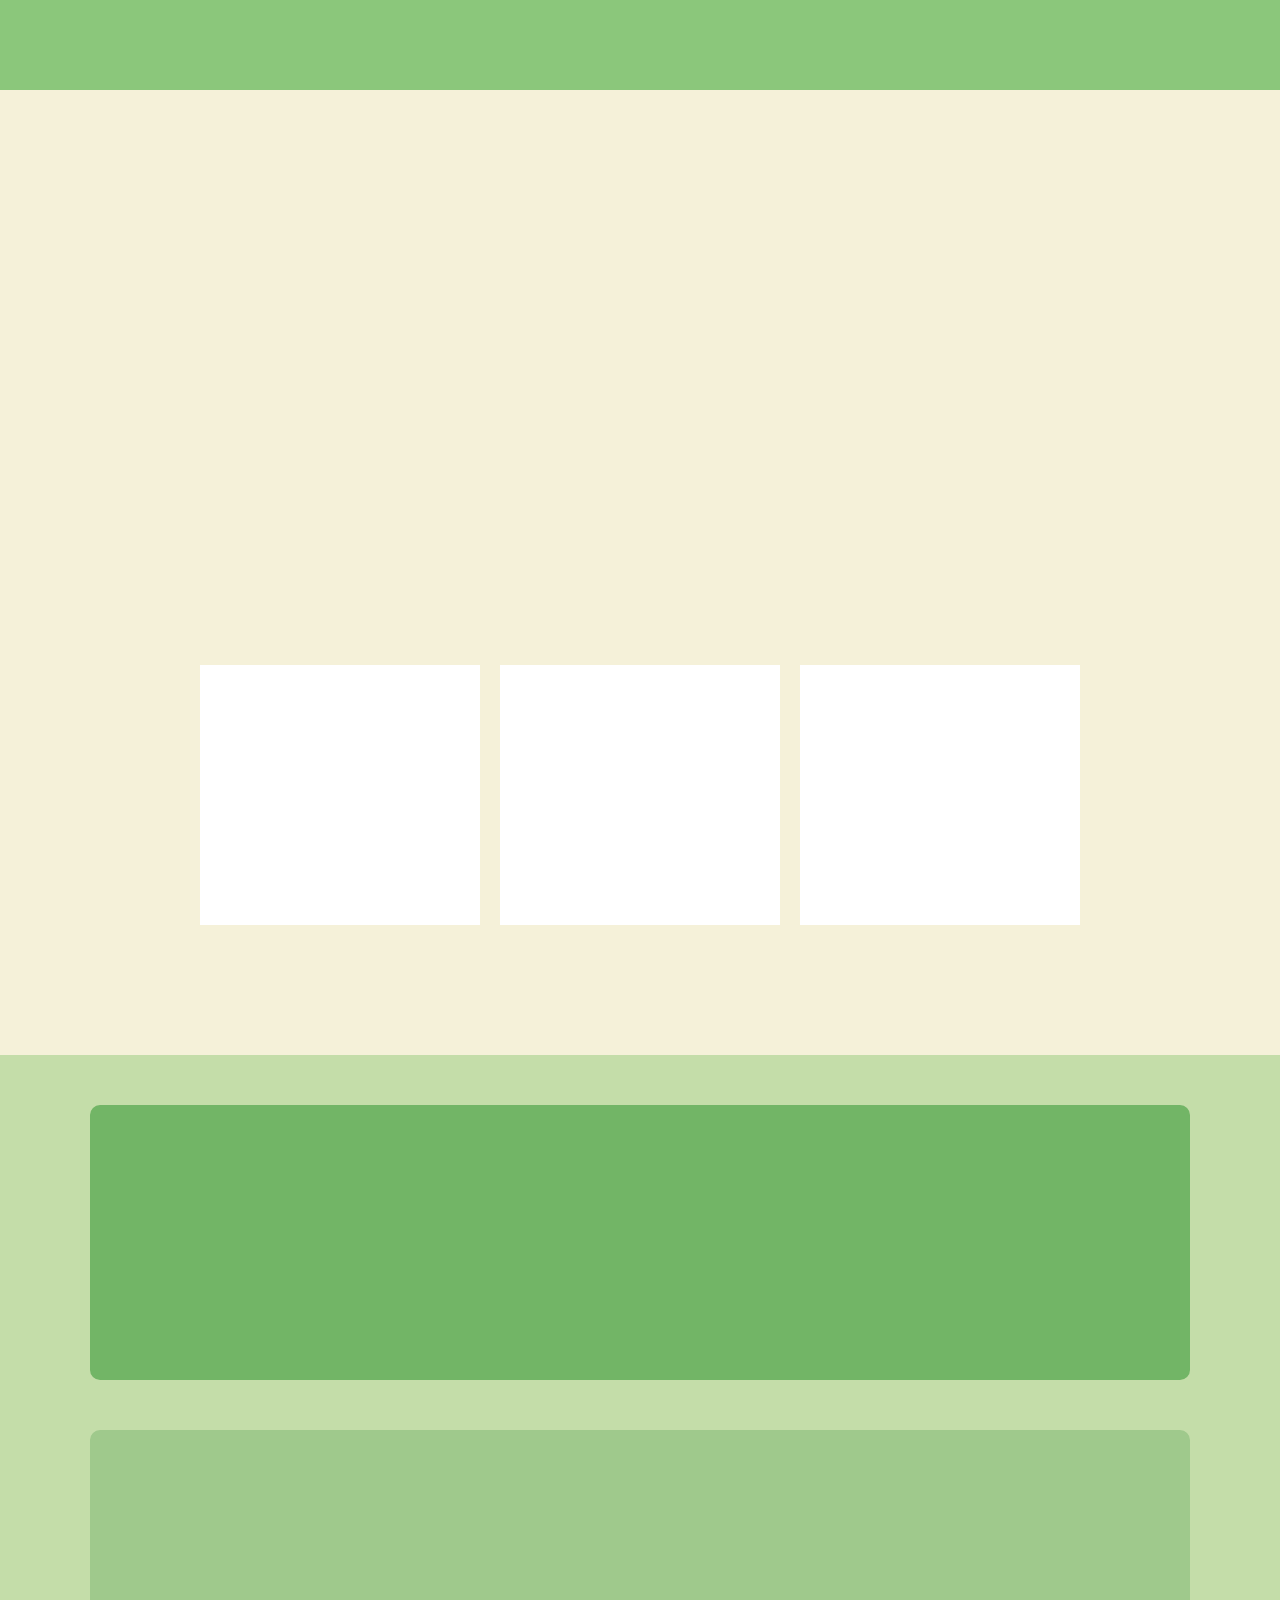
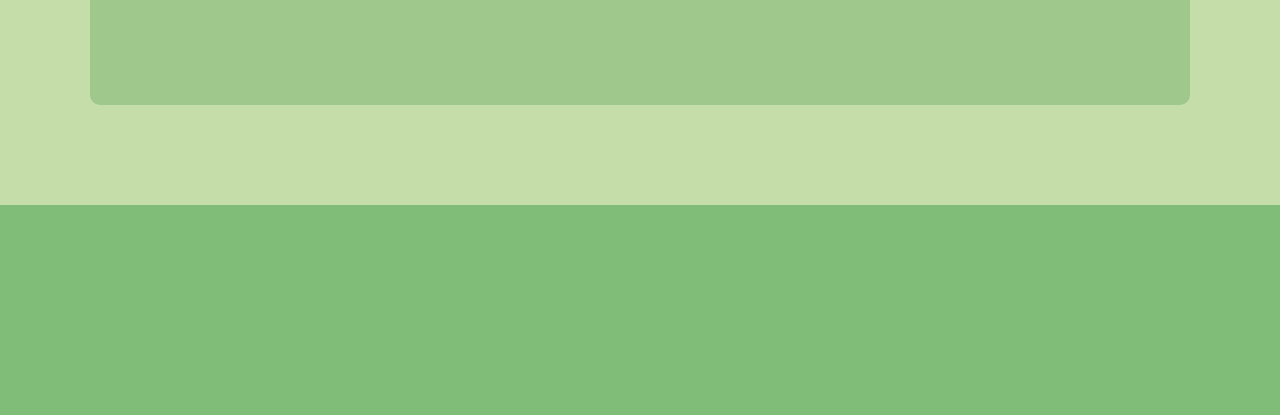
==== index.html @ 0d5fdc9c "initial commit, boxes mapped out" ====
<!DOCTYPE html>
<html lang="da">

<head>
    <meta charset="UTF-8">
    <meta name="viewport" content="width=device-width, initial-scale=1.0">
    <title>Tæt på DK</title>
    <link rel="stylesheet" href="style.css">
</head>

<body>
    <header class="navigation">
    </header>
    <main>
        <section class="mainImg">
        </section>

        <section class="experiences">
            <div class="experiencesHeader">
            </div>
            <div class="cards">
                <div class="card"></div>
                <div class="card"></div>
                <div class="card"></div>
            </div>
        </section>

        <section class="information">
            <div class="about">
            </div>
            <div class="inspiration">
            </div>
        </section>
    </main>

    <footer class="footer">
    </footer>
</body>
</html>
---- style.css ----
* {
    box-sizing: border-box;
    margin: 0;
    padding: 0;
}

body {
    background-color: #f5f1d9;
}

.navigation {
    height: 90px;
    background-color: #8bc77b;
}

.mainImg {
    height: 535px;
    background-color: #f5f1d9;
}

.experiences {
    min-height: 430px;
    background-color: #f5f1d9;
}

.experiences-header {
    height: 90px;
    background-color: #b9d5a6;
}

.cards {
    min-height: 340px;
    display: flex;
    align-items: center;
    justify-content: center;
    gap: 20px;
}

.card {
    width: 280px;
    height: 260px;
    background-color: white;
}

.information {
    padding: 50px;
    background-color: #c4dda9;
}

.about,
.inspiration {
    max-width: 1100px;
    height: 275px;
    margin: 0 auto 50px;
    border-radius: 10px;
}

.about {
    background-color: #72b566;
}

.inspiration {
    background-color: #9fc98c;
}

.footer {
    height: 210px;
    background-color: #80bd78;
}
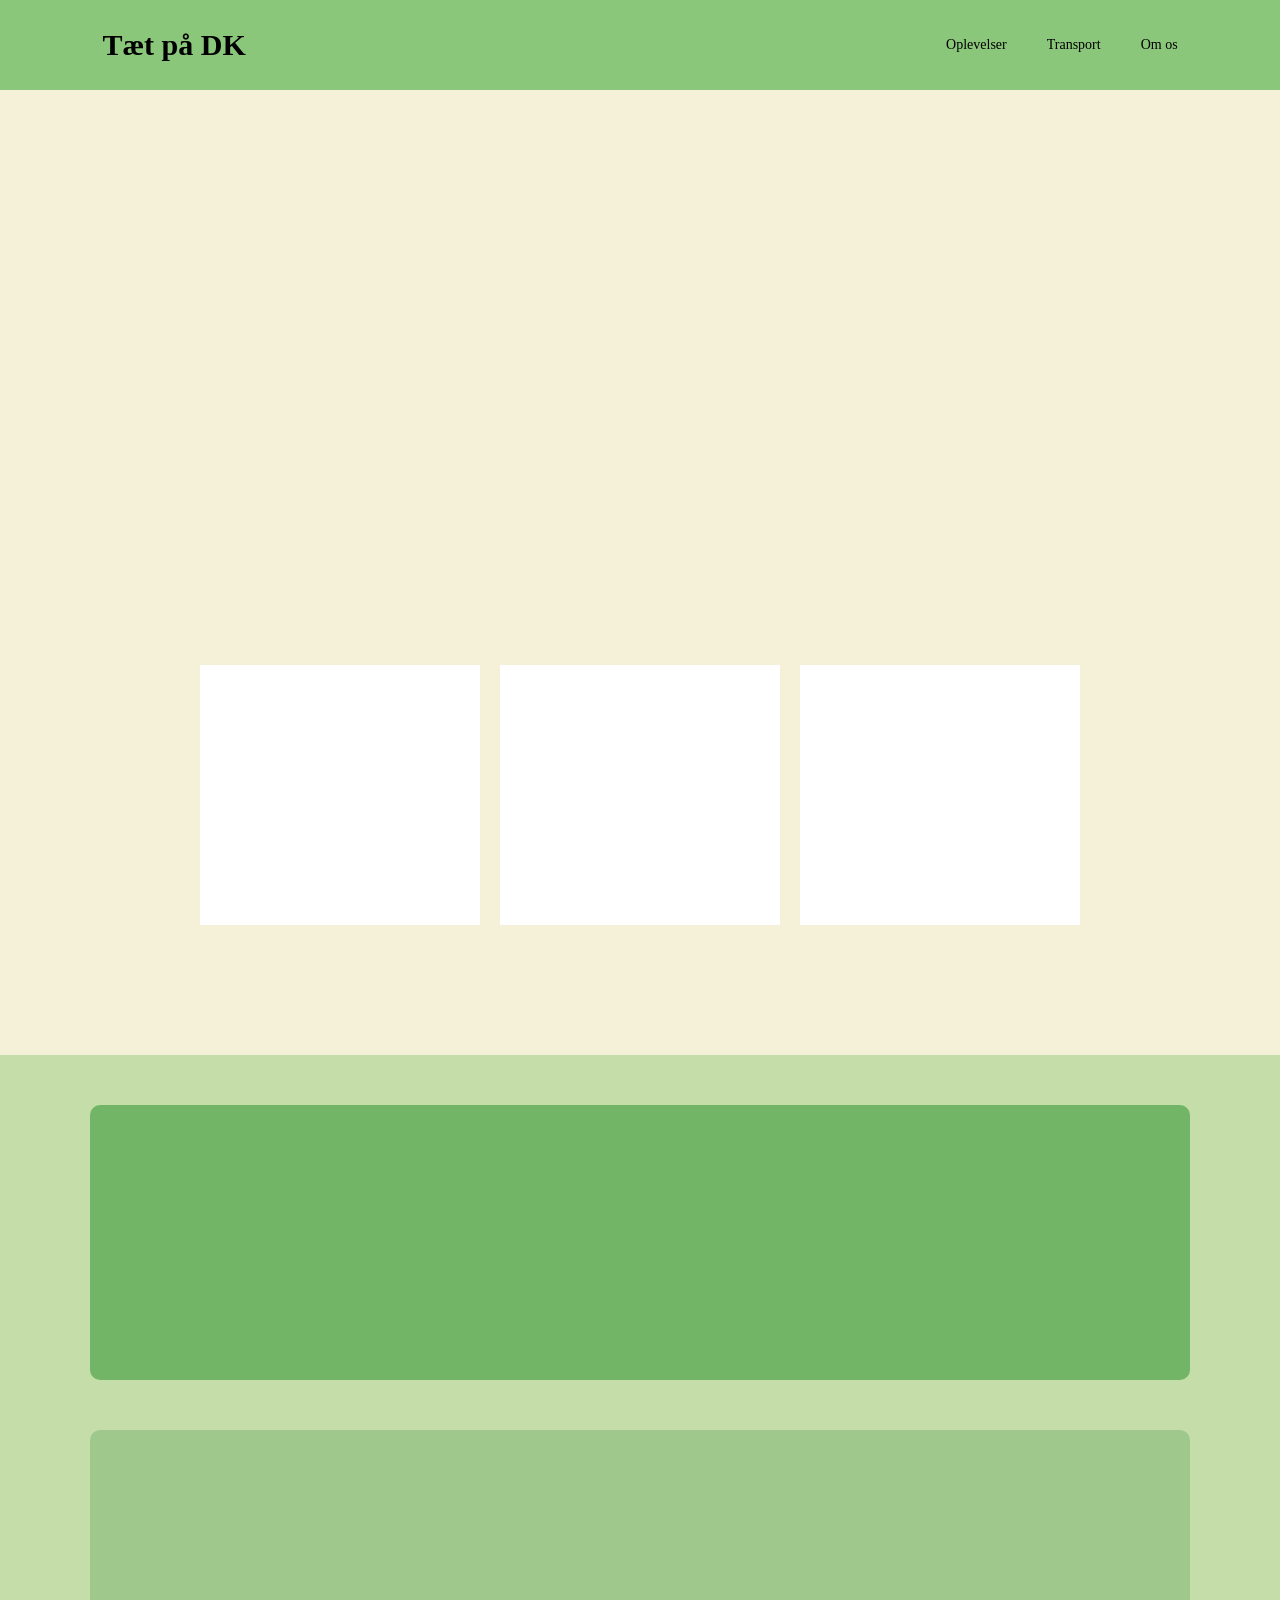
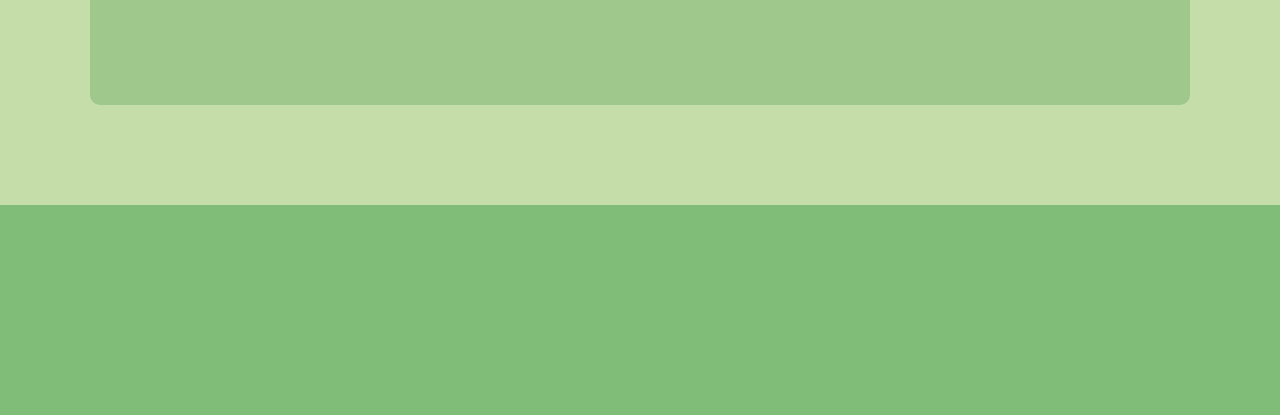
==== commit 128b8408: "added navigation bar buttons + title" ====
--- a/index.html
+++ b/index.html
@@ -1,20 +1,24 @@
 <!DOCTYPE html>
 <html lang="da">
-
 <head>
     <meta charset="UTF-8">
     <meta name="viewport" content="width=device-width, initial-scale=1.0">
+
     <title>Tæt på DK</title>
     <link rel="stylesheet" href="style.css">
 </head>
-
 <body>
     <header class="navigation">
+        <h1>Tæt på DK</h1>
+        <nav>
+            <a href="#">Oplevelser</a>
+            <a href="#">Transport</a>
+            <a href="#">Om os</a>
+        </nav>
     </header>
     <main>
         <section class="mainImg">
         </section>
-
         <section class="experiences">
             <div class="experiencesHeader">
             </div>
@@ -24,7 +28,6 @@
                 <div class="card"></div>
             </div>
         </section>
-
         <section class="information">
             <div class="about">
             </div>
@@ -32,7 +35,6 @@
             </div>
         </section>
     </main>
-
     <footer class="footer">
     </footer>
 </body>
--- a/style.css
+++ b/style.css
@@ -11,6 +11,28 @@
 .navigation {
     height: 90px;
     background-color: #8bc77b;
+}
+
+.navigation {
+    padding: 0 8%;
+    display: flex;
+    align-items: center;
+    justify-content: space-between;
+}
+
+.navigation h1 {
+    font-size: 30px;
+}
+
+.navigation nav {
+    display: flex;
+    gap: 40px;
+}
+
+.navigation nav a {
+    color: black;
+    text-decoration: none;
+    font-size: 14px;
 }
 
 .mainImg {
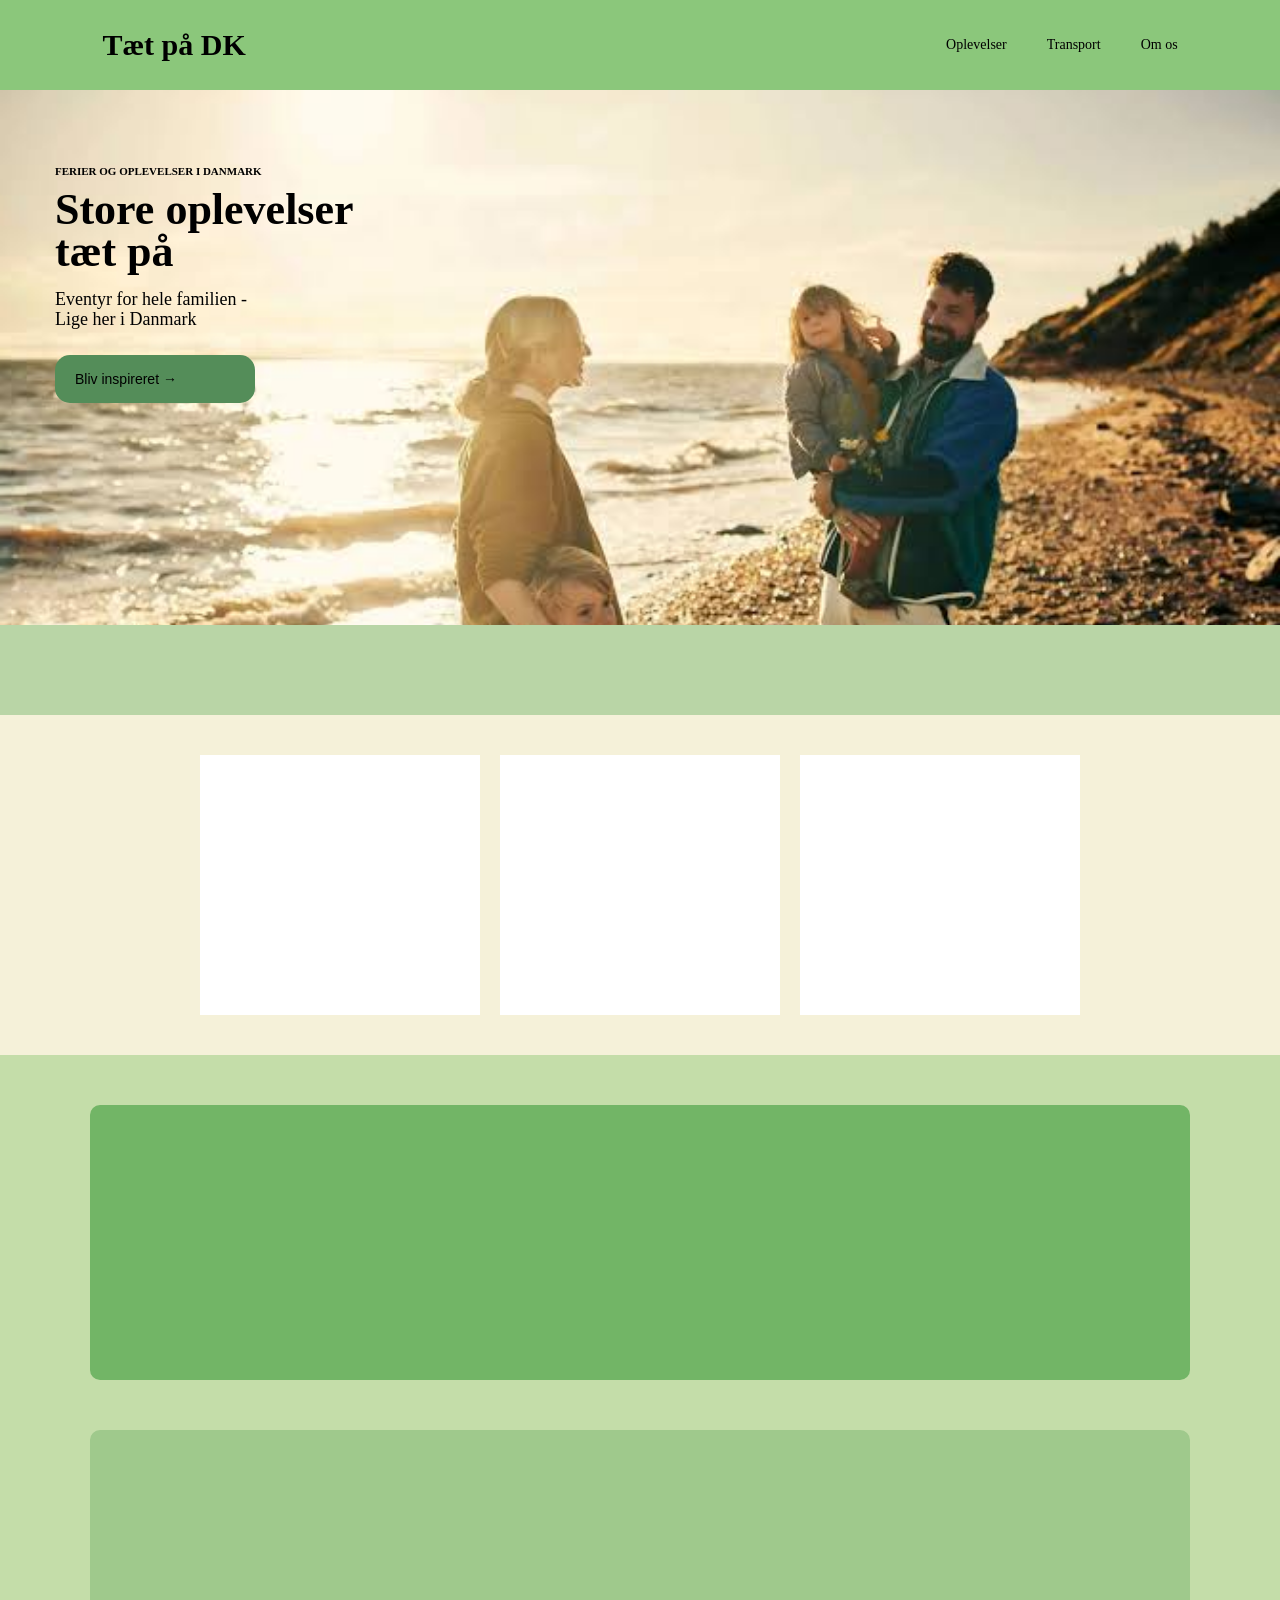
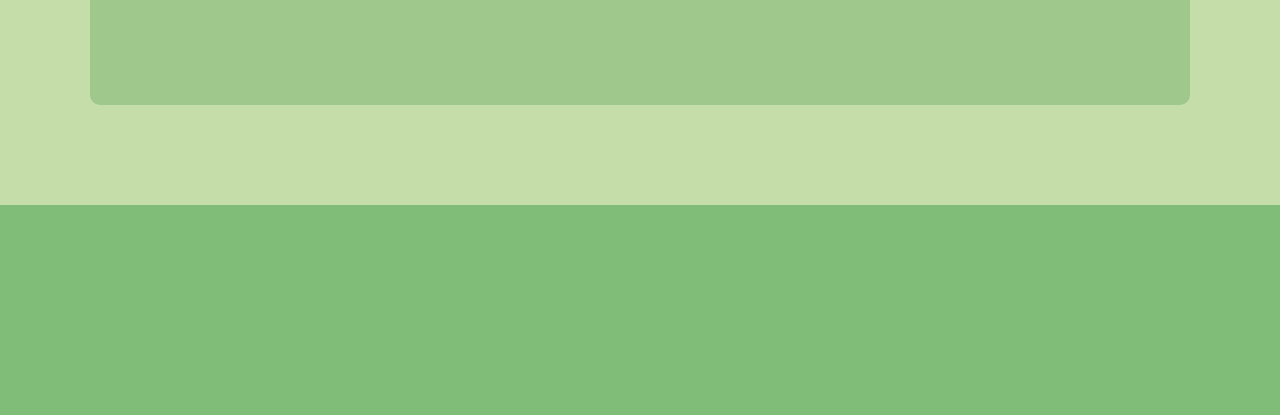
==== commit ca6d742e: "added hero image, and fixed a naming issue" ====
--- a/index.html
+++ b/index.html
@@ -18,6 +18,13 @@
     </header>
     <main>
         <section class="mainImg">
+            <img src="heroIMG.jpg" alt="">
+            <div class="mainText">
+                <p>FERIER OG OPLEVELSER I DANMARK</p>
+                <h2>Store oplevelser<br>tæt på</h2>
+                <h3>Eventyr for hele familien -<br>Lige her i Danmark</h3>
+                <button>Bliv inspireret →</button>
+            </div>
         </section>
         <section class="experiences">
             <div class="experiencesHeader">
--- a/style.css
+++ b/style.css
@@ -40,12 +40,60 @@
     background-color: #f5f1d9;
 }
 
+.mainImg {
+    position: relative;
+    overflow: hidden;
+}
+
+.mainImg img {
+    width: 100%;
+    height: 100%;
+    object-fit: cover;
+    transform: scaleX(-1);
+}
+
+.mainText {
+    position: absolute;
+    top: 75px;
+    left: 55px;
+}
+
+.mainText p {
+    margin-bottom: 12px;
+    font-size: 11px;
+    font-weight: bold;
+}
+
+.mainText h2 {
+    margin-bottom: 16px;
+    font-size: 44px;
+    line-height: 0.95;
+}
+
+.mainText h3 {
+    margin-bottom: 25px;
+    font-size: 18px;
+    font-weight: normal;
+    line-height: 1.15;
+}
+
+.mainText button {
+    width: 200px;
+    padding: 16px 20px;
+    border: none;
+    border-radius: 15px;
+    background-color: #548d59;
+    color: rgb(0, 0, 0);
+    text-align: left;
+    font-size: 14px;
+}
+
 .experiences {
     min-height: 430px;
     background-color: #f5f1d9;
 }
 
-.experiences-header {
+.experiencesHeader {
     height: 90px;
     background-color: #b9d5a6;
 }
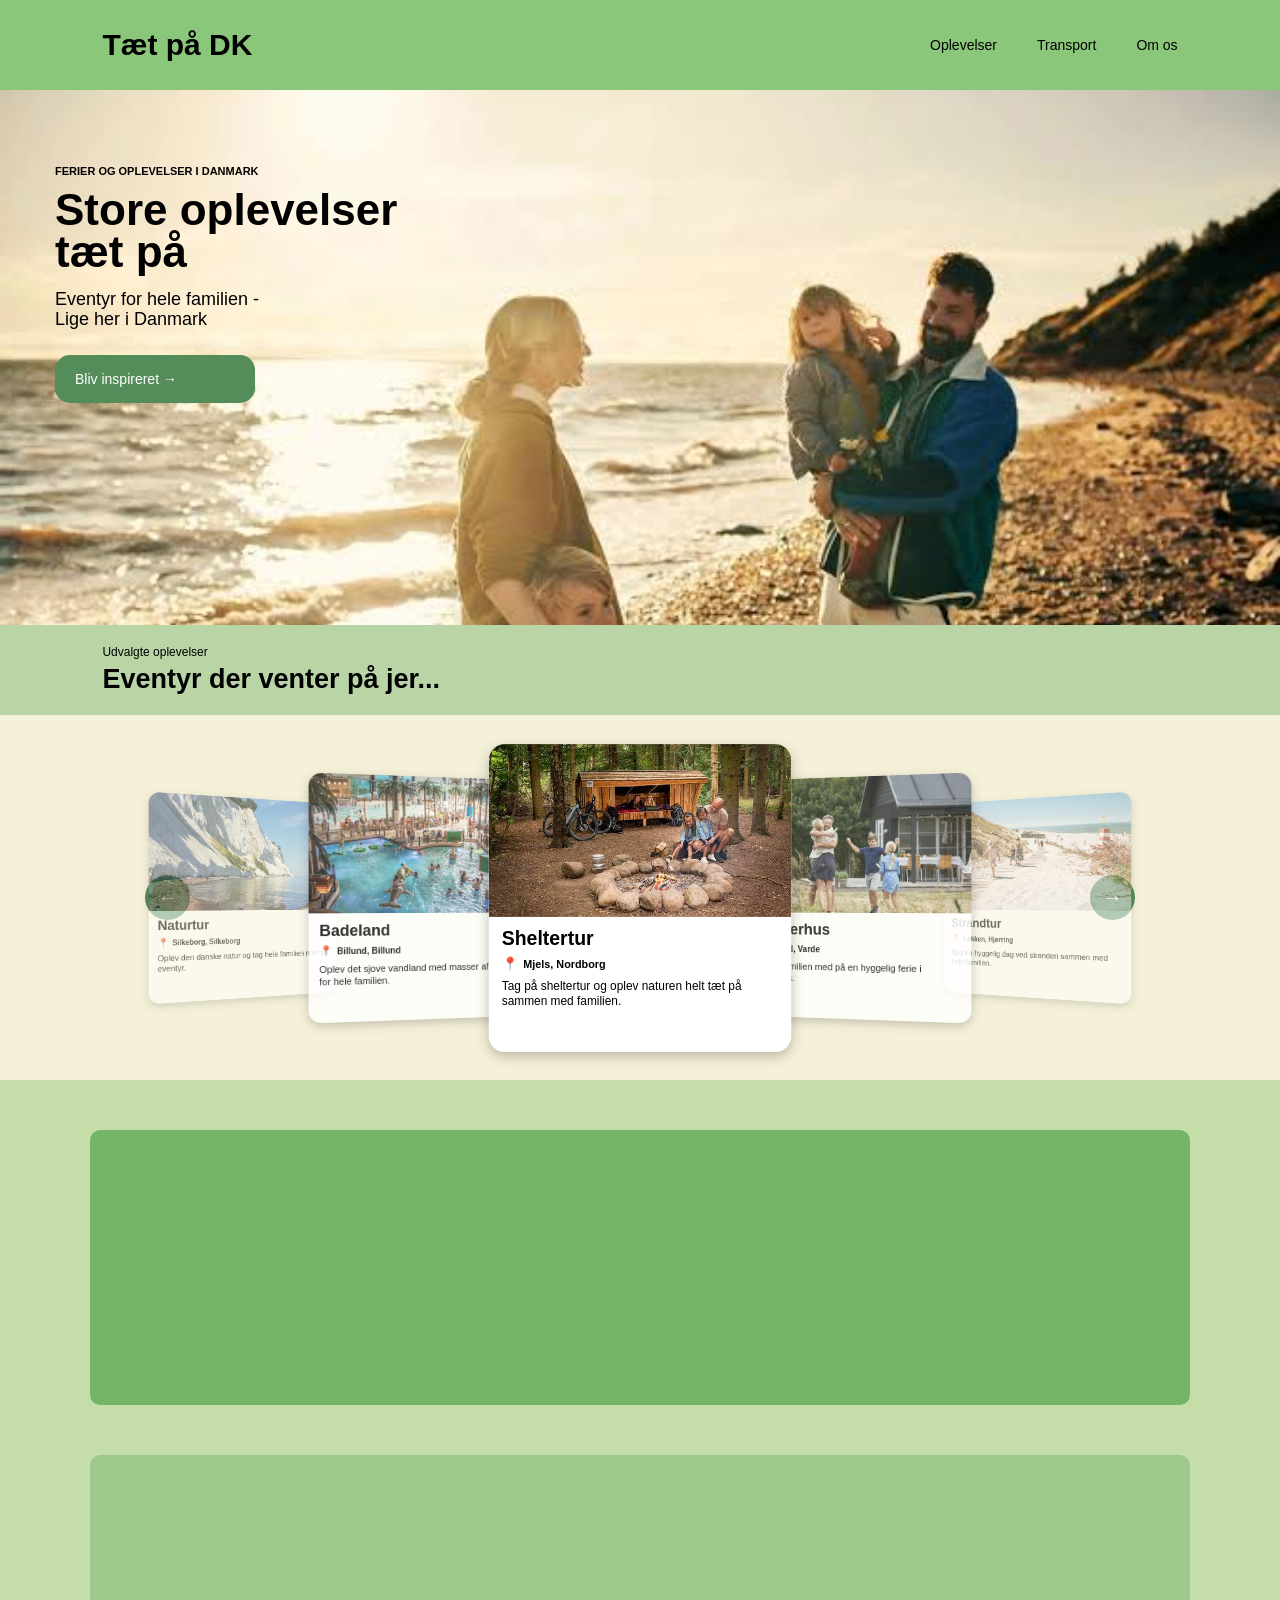
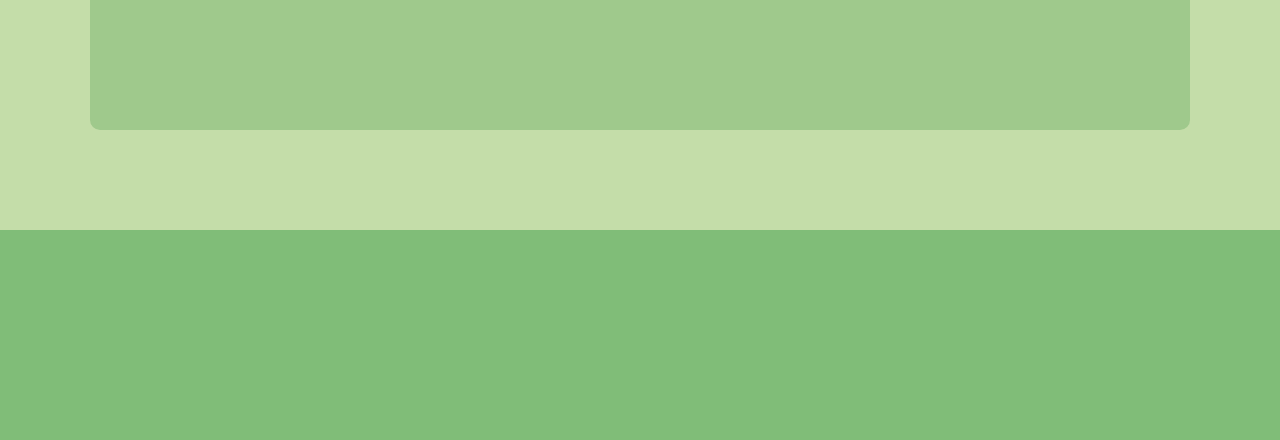
==== commit 13834fe2: "added cards into carousel, fixed typography, images and js for simple text retrieval" ====
--- a/index.html
+++ b/index.html
@@ -3,7 +3,6 @@
 <head>
     <meta charset="UTF-8">
     <meta name="viewport" content="width=device-width, initial-scale=1.0">
-
     <title>Tæt på DK</title>
     <link rel="stylesheet" href="style.css">
 </head>
@@ -18,7 +17,7 @@
     </header>
     <main>
         <section class="mainImg">
-            <img src="heroIMG.jpg" alt="">
+            <img src="images/heroIMG.jpg" alt="">
             <div class="mainText">
                 <p>FERIER OG OPLEVELSER I DANMARK</p>
                 <h2>Store oplevelser<br>tæt på</h2>
@@ -28,11 +27,69 @@
         </section>
         <section class="experiences">
             <div class="experiencesHeader">
+                <p>Udvalgte oplevelser</p>
+                <h2>Eventyr der venter på jer...</h2>
             </div>
-            <div class="cards">
-                <div class="card"></div>
-                <div class="card"></div>
-                <div class="card"></div>
+            <div class="carousel">
+                <button class="carouselButton" id="previous">←</button>
+                <div class="cards">
+                    <div class="card">
+                        <img src="images/naturtur.jpg" alt="Naturtur">
+                        <div class="cardText">
+                            <h3>Naturtur</h3>
+                            <div class="cardLocation">
+                                <span>📍</span>
+                                <p>Silkeborg, Silkeborg</p>
+                            </div>
+                            <p class="cardDescription" data-text="naturtur"></p>
+                        </div>
+                    </div>
+                    <div class="card">
+                        <img src="images/badeland.jpg" alt="Badeland">
+                        <div class="cardText">
+                            <h3>Badeland</h3>
+                            <div class="cardLocation">
+                                <span>📍</span>
+                                <p>Billund, Billund</p>
+                            </div>
+                            <p class="cardDescription" data-text="badeland"></p>
+                        </div>
+                    </div>
+                    <div class="card">
+                        <img src="images/sheltertur.jpg" alt="Sheltertur">
+                        <div class="cardText">
+                            <h3>Sheltertur</h3>
+                            <div class="cardLocation">
+                                <span>📍</span>
+                                <p>Mjels, Nordborg</p>
+                            </div>
+                            <p class="cardDescription" data-text="sheltertur"></p>
+                        </div>
+                    </div>
+                    <div class="card">
+                        <img src="images/sommerhus.jpg" alt="Sommerhus">
+                        <div class="cardText">
+                            <h3>Sommerhus</h3>
+                            <div class="cardLocation">
+                                <span>📍</span>
+                                <p>Blåvand, Varde</p>
+                            </div>
+                            <p class="cardDescription" data-text="sommerhus"></p>
+                        </div>
+                    </div>
+                    <div class="card">
+                        <img src="images/strandtur.jpg" alt="Strandtur">
+                        <div class="cardText">
+                            <h3>Strandtur</h3>
+                            <div class="cardLocation">
+                                <span>📍</span>
+                                <p>Løkken, Hjørring</p>
+                            </div>
+                            <p class="cardDescription" data-text="strandtur"></p>
+                        </div>
+                    </div>
+                </div>
+                <button class="carouselButton" id="next">→</button>
             </div>
         </section>
         <section class="information">
@@ -44,5 +101,6 @@
     </main>
     <footer class="footer">
     </footer>
+    <script src="script.js"></script>
 </body>
 </html>
--- a/style.css
+++ b/style.css
@@ -6,6 +6,7 @@
 
 body {
     background-color: #f5f1d9;
+    font-family: "Inter", sans-serif;
 }
 
 .navigation {
@@ -83,33 +84,139 @@
     border: none;
     border-radius: 15px;
     background-color: #548d59;
-    color: rgb(0, 0, 0);
+    color: white;
     text-align: left;
     font-size: 14px;
+    cursor: pointer;
 }
 
 .experiences {
-    min-height: 430px;
+    min-height: 455px;
     background-color: #f5f1d9;
 }
 
 .experiencesHeader {
     height: 90px;
+    padding: 20px 8%;
     background-color: #b9d5a6;
 }
 
-.cards {
-    min-height: 340px;
+.experiencesHeader p {
+    margin-bottom: 5px;
+    font-size: 12px;
+}
+
+.experiencesHeader h2 {
+    font-size: 27px;
+}
+
+.carousel {
+    height: 365px;
     display: flex;
     align-items: center;
     justify-content: center;
-    gap: 20px;
+    gap: 25px;
+    overflow: hidden;
+}
+
+.cards {
+    position: relative;
+    width: 850px;
+    height: 340px;
 }
 
 .card {
+    position: absolute;
+    top: 50%;
+    left: 50%;
     width: 280px;
-    height: 260px;
+    height: 285px;
+    overflow: hidden;
+    border-radius: 15px;
     background-color: white;
+    box-shadow: 0 4px 12px rgba(0, 0, 0, 0.25);
+    transition: transform 0.4s ease, opacity 0.4s ease;
+}
+
+.card img {
+    width: 100%;
+    height: 160px;
+    display: block;
+    object-fit: cover;
+}
+
+.cardText {
+    height: 125px;
+    padding: 10px 12px;
+    background-color: white;
+}
+
+.cardText h3 {
+    margin-bottom: 5px;
+    font-size: 18px;
+}
+
+.cardLocation {
+    display: flex;
+    align-items: center;
+    gap: 5px;
+    margin-bottom: 7px;
+}
+
+.cardLocation span {
+    font-size: 12px;
+}
+
+.cardLocation p {
+    font-size: 10px;
+    font-weight: bold;
+}
+
+.cardDescription {
+    font-size: 11px;
+    line-height: 1.3;
+}
+
+.position1 {
+    z-index: 1;
+    opacity: 0.55;
+    transform: translate(-190%, -50%) scale(0.7) perspective(700px) rotateY(18deg);
+}
+
+.position2 {
+    z-index: 2;
+    opacity: 0.8;
+    transform: translate(-125%, -50%) scale(0.85) perspective(700px) rotateY(10deg);
+}
+
+.position3 {
+    z-index: 3;
+    opacity: 1;
+    transform: translate(-50%, -50%) scale(1.08);
+}
+
+.position4 {
+    z-index: 2;
+    opacity: 0.8;
+    transform: translate(25%, -50%) scale(0.85) perspective(700px) rotateY(-10deg);
+}
+
+.position5 {
+    z-index: 1;
+    opacity: 0.55;
+    transform: translate(90%, -50%) scale(0.7) perspective(700px) rotateY(-18deg);
+}
+
+.carouselButton {
+    width: 45px;
+    height: 45px;
+    flex-shrink: 0;
+    border: none;
+    border-radius: 50%;
+    background-color: #548d59;
+    color: white;
+    font-size: 20px;
+    cursor: pointer;
 }
 
 .information {
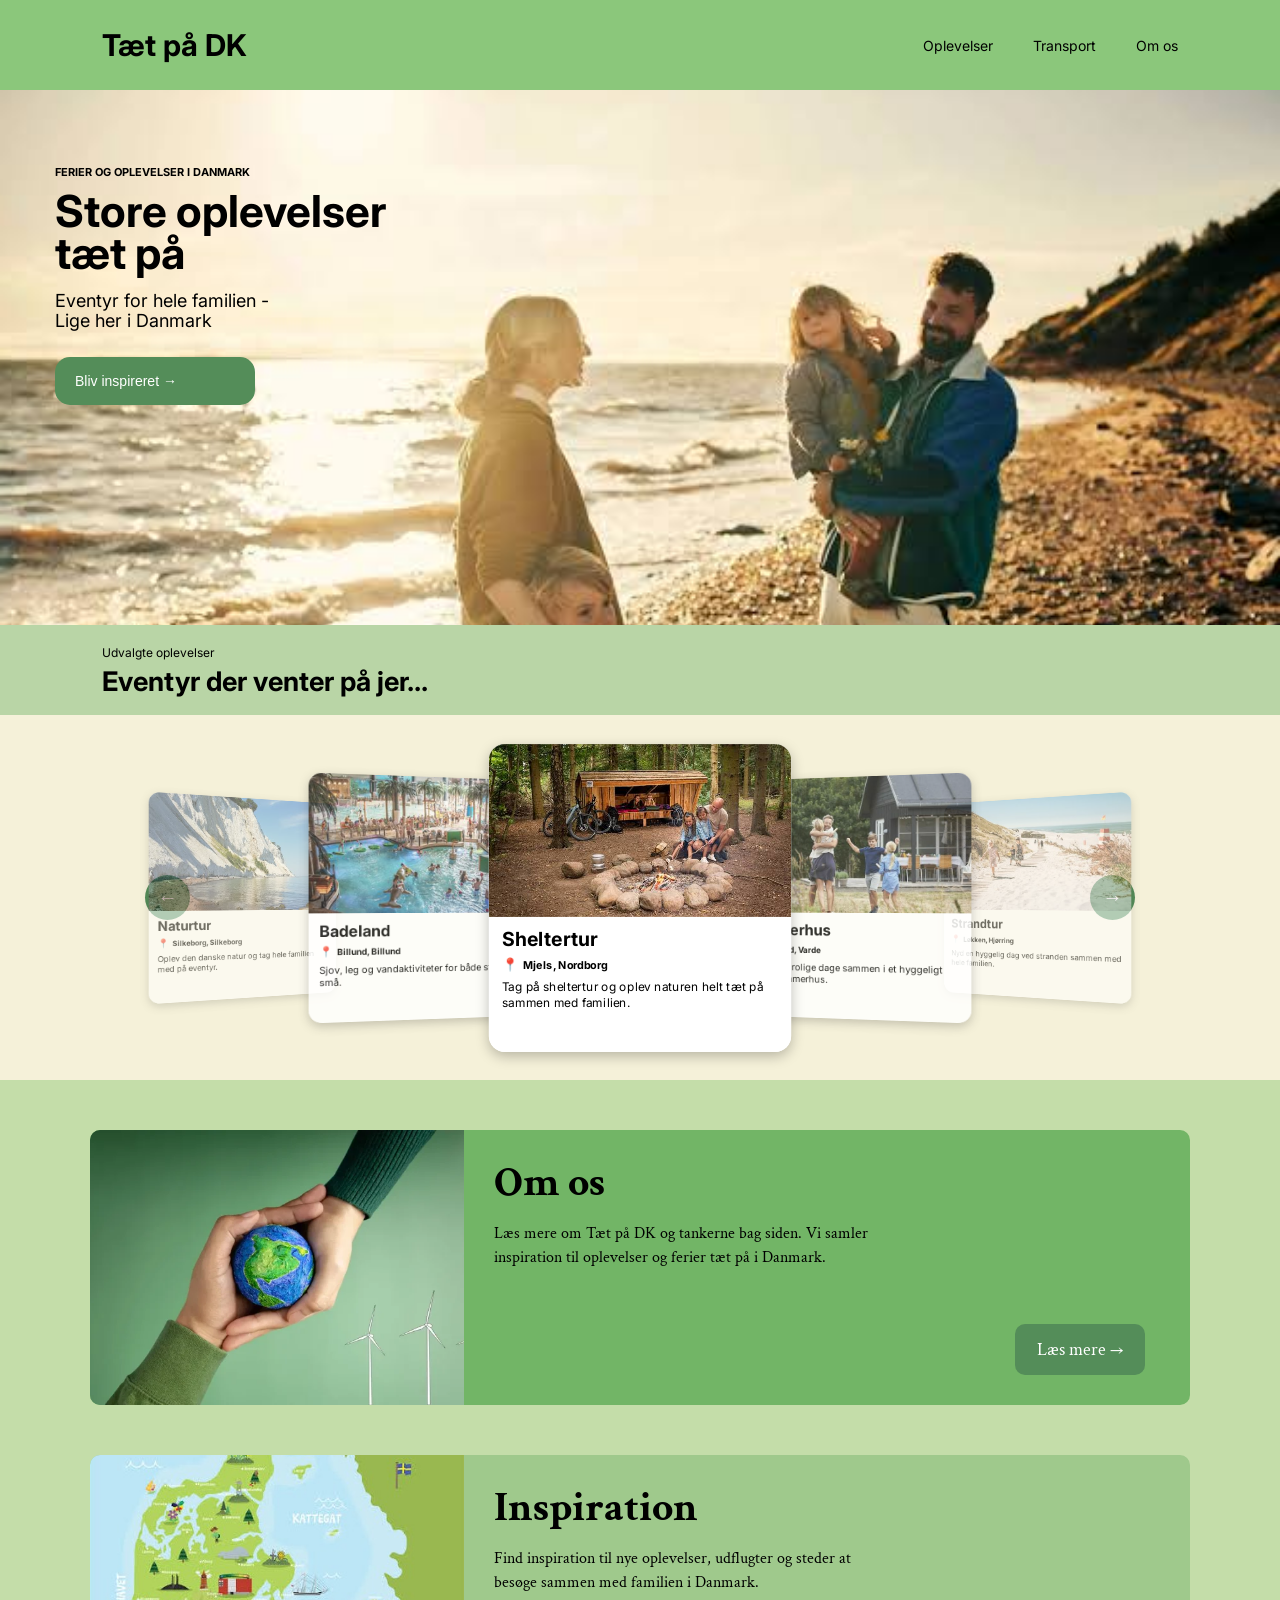
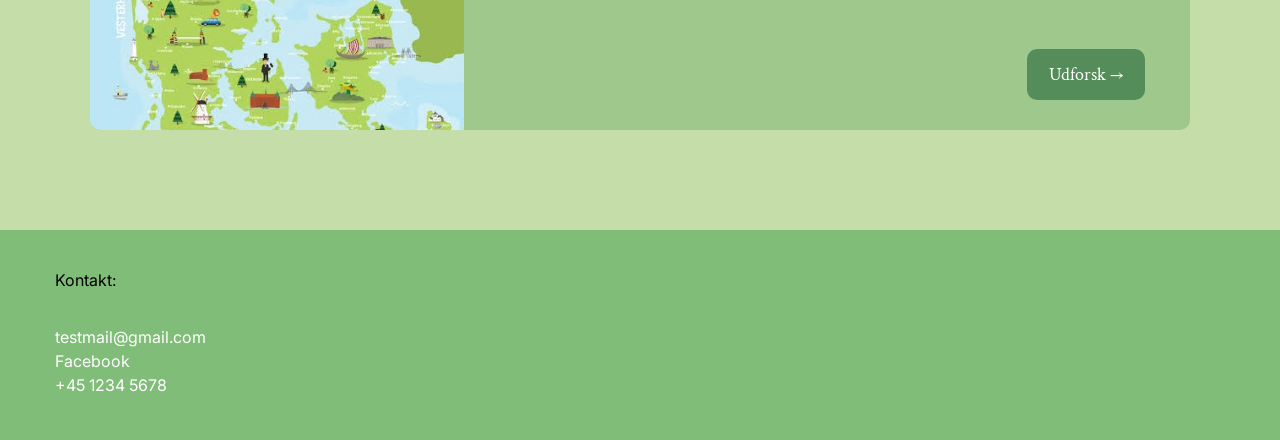
==== commit a5b52c07: "bottom "cards" and contact information added" ====
--- a/index.html
+++ b/index.html
@@ -94,12 +94,30 @@
         </section>
         <section class="information">
             <div class="about">
+                <img src="images/about.jpg" alt="Om os">
+                <div class="informationText">
+                    <h2>Om os</h2>
+                    <p data-text="about"></p>
+                </div>
+                <a href="#" class="informationButton">Læs mere →</a>
             </div>
             <div class="inspiration">
+                <img src="images/inspiration.jpg" alt="Inspiration">
+                <div class="informationText">
+                    <h2>Inspiration</h2>
+                    <p data-text="inspiration"></p>
+                </div>
+                <a href="#" class="informationButton">Udforsk →</a>
             </div>
         </section>
     </main>
     <footer class="footer">
+        <p>Kontakt:</p>
+        <div class="contactLinks">
+            <a href="mailto:testmail@gmail.com" target="_blank">testmail@gmail.com</a>
+            <a href="https://www.facebook.com/" target="_blank">Facebook</a>
+            <a href="tel:+4512345678" target="_blank">+45 1234 5678</a>
+        </div>
     </footer>
     <script src="script.js"></script>
 </body>
--- a/style.css
+++ b/style.css
@@ -1,3 +1,5 @@
+@import url('https://fonts.googleapis.com/css2?family=Crimson+Text:wght@400;600;700&family=Inter:wght@400;500;600;700&display=swap');
+
 * {
     box-sizing: border-box;
     margin: 0;
@@ -243,4 +245,69 @@
 .footer {
     height: 210px;
     background-color: #80bd78;
+}
+
+.about,
+.inspiration {
+    position: relative;
+    display: flex;
+    align-items: stretch;
+    overflow: hidden;
+    font-family: "Crimson Text", serif;
+}
+
+.about img,
+.inspiration img {
+    width: 34%;
+    height: 100%;
+    object-fit: cover;
+}
+
+.informationText {
+    padding: 25px 30px;
+}
+
+.informationText h2 {
+    margin-bottom: 12px;
+    font-size: 42px;
+}
+
+.informationText p {
+    max-width: 390px;
+    font-size: 16px;
+    line-height: 1.5;
+}
+
+.informationButton {
+    position: absolute;
+    right: 45px;
+    bottom: 30px;
+    padding: 14px 22px;
+    border-radius: 10px;
+    background-color: #548d59;
+    color: white;
+    text-decoration: none;
+    font-size: 18px;
+}
+
+.footer {
+    padding: 40px 55px;
+}
+
+.footer > p {
+    margin-bottom: 35px;
+    font-size: 16px;
+}
+
+.contactLinks {
+    display: flex;
+    flex-direction: column;
+}
+
+.contactLinks a {
+    width: fit-content;
+    color: white;
+    text-decoration: none;
+    font-size: 16px;
+    line-height: 1.5;
 }
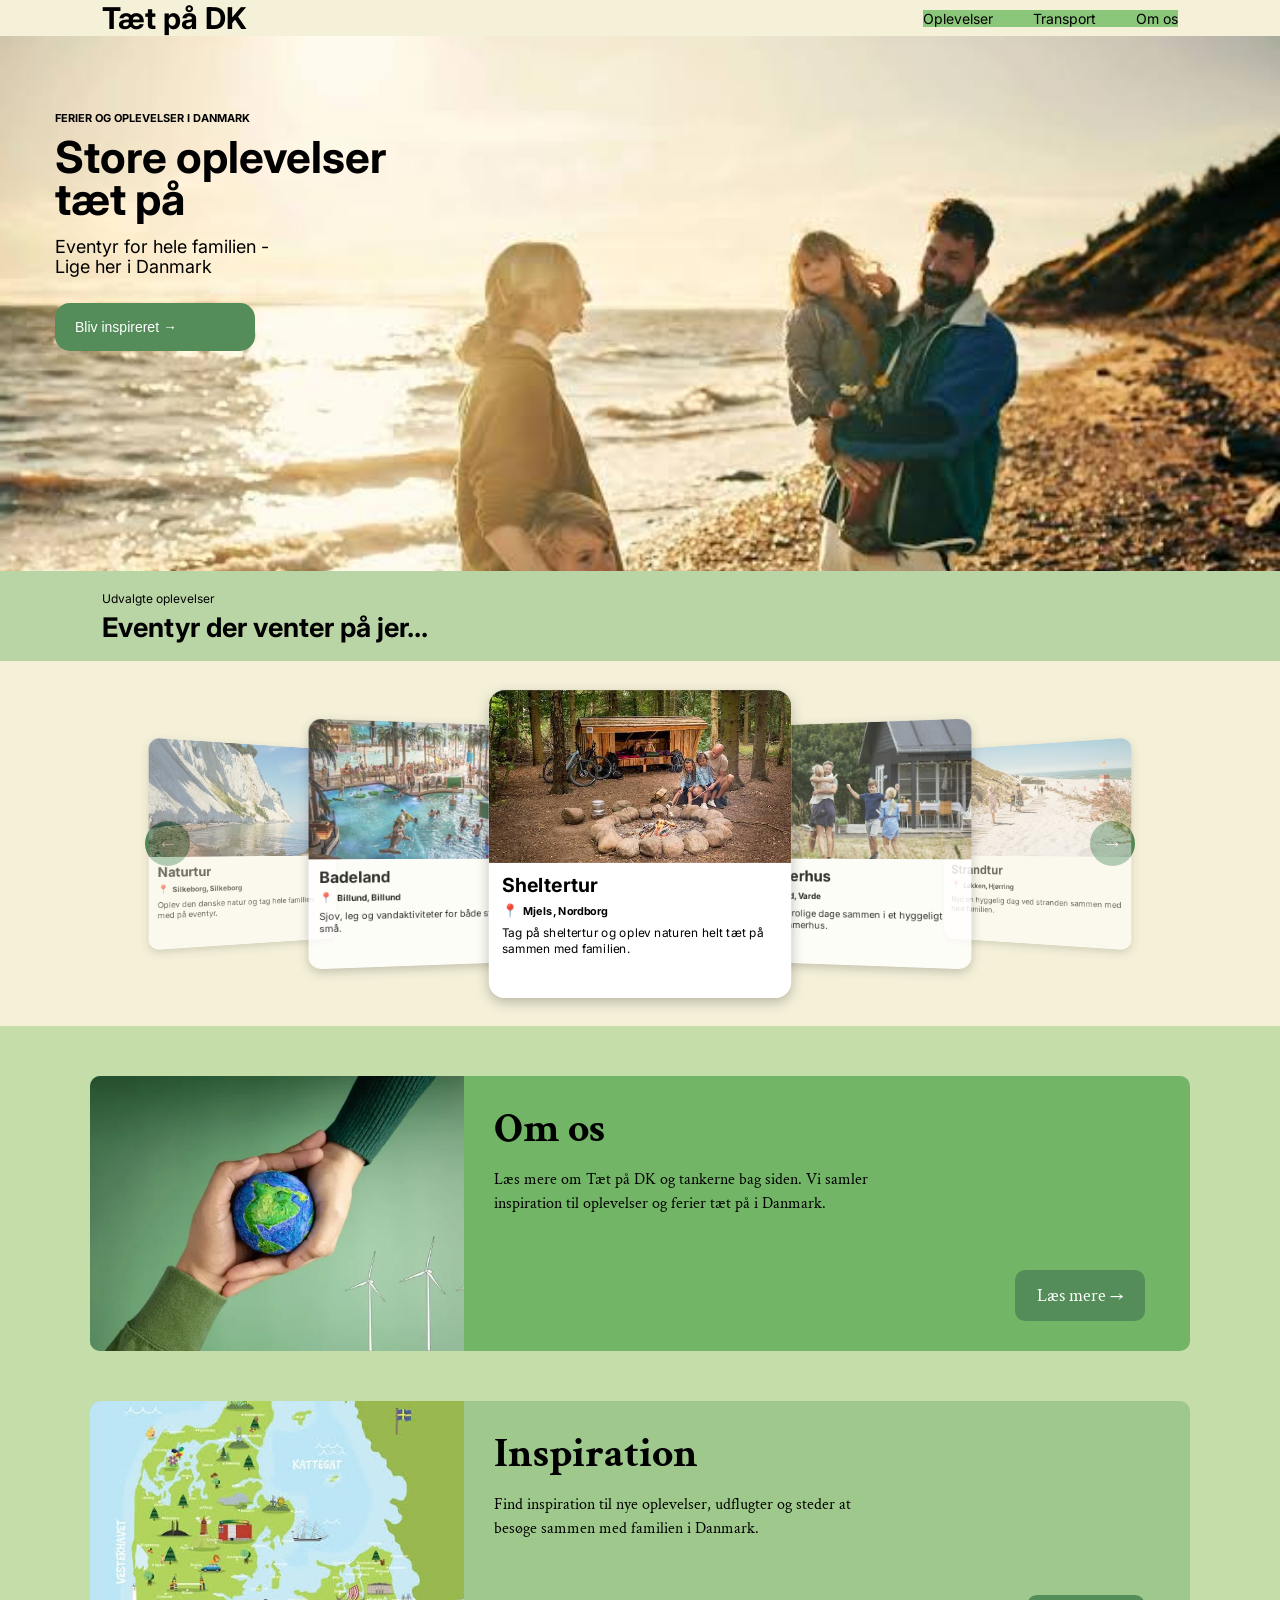
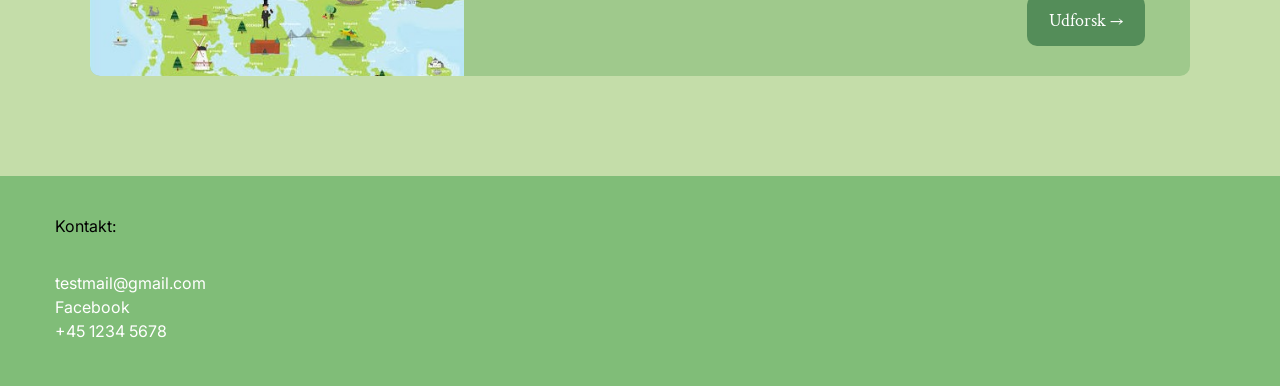
==== commit e0102877: "moved images and css into respective folders" ====
--- a/index.html
+++ b/index.html
@@ -4,7 +4,7 @@
     <meta charset="UTF-8">
     <meta name="viewport" content="width=device-width, initial-scale=1.0">
     <title>Tæt på DK</title>
-    <link rel="stylesheet" href="style.css">
+    <link rel="stylesheet" href="./css/style.css">
 </head>
 <body>
     <header class="navigation">
--- a/css/style.css
+++ b/css/style.css
@@ -0,0 +1,316 @@
+@import url('https://fonts.googleapis.com/css2?family=Crimson+Text:wght@400;600;700&family=Inter:wght@400;500;600;700&display=swap');
+
+* {
+    box-sizing: border-box;
+    margin: 0;
+    padding: 0;
+}
+
+body {
+    background-color: #f5f1d9;
+    font-family: "Inter", sans-serif;
+}
+
+nav {
+    background-color: #8bc77b;
+}
+
+section {
+    background-color: #f5f1d9;
+}
+
+.navigation {
+    padding: 0 8%;
+    display: flex;
+    align-items: center;
+    justify-content: space-between;
+}
+
+.navigation h1 {
+    font-size: 30px;
+}
+
+.navigation nav {
+    display: flex;
+    gap: 40px;
+}
+
+.navigation nav a {
+    color: black;
+    text-decoration: none;
+    font-size: 14px;
+}
+
+.mainImg {
+    height: 535px;
+    background-color: #f5f1d9;
+}
+
+.mainImg {
+    position: relative;
+    overflow: hidden;
+}
+
+.mainImg img {
+    width: 100%;
+    height: 100%;
+    object-fit: cover;
+    transform: scaleX(-1);
+}
+
+.mainText {
+    position: absolute;
+    top: 75px;
+    left: 55px;
+}
+
+.mainText p {
+    margin-bottom: 12px;
+    font-size: 11px;
+    font-weight: bold;
+}
+
+.mainText h2 {
+    margin-bottom: 16px;
+    font-size: 44px;
+    line-height: 0.95;
+}
+
+.mainText h3 {
+    margin-bottom: 25px;
+    font-size: 18px;
+    font-weight: normal;
+    line-height: 1.15;
+}
+
+.mainText button {
+    width: 200px;
+    padding: 16px 20px;
+    border: none;
+    border-radius: 15px;
+    background-color: #548d59;
+    color: white;
+    text-align: left;
+    font-size: 14px;
+    cursor: pointer;
+}
+
+.experiences {
+    min-height: 455px;
+    background-color: #f5f1d9;
+}
+
+.experiencesHeader {
+    height: 90px;
+    padding: 20px 8%;
+    background-color: #b9d5a6;
+}
+
+.experiencesHeader p {
+    margin-bottom: 5px;
+    font-size: 12px;
+}
+
+.experiencesHeader h2 {
+    font-size: 27px;
+}
+
+.carousel {
+    height: 365px;
+    display: flex;
+    align-items: center;
+    justify-content: center;
+    gap: 25px;
+    overflow: hidden;
+}
+
+.cards {
+    position: relative;
+    width: 850px;
+    height: 340px;
+}
+
+.card {
+    position: absolute;
+    top: 50%;
+    left: 50%;
+    width: 280px;
+    height: 285px;
+    overflow: hidden;
+    border-radius: 15px;
+    background-color: white;
+    box-shadow: 0 4px 12px rgba(0, 0, 0, 0.25);
+    transition: transform 0.4s ease, opacity 0.4s ease;
+}
+
+.card img {
+    width: 100%;
+    height: 160px;
+    display: block;
+    object-fit: cover;
+}
+
+.cardText {
+    height: 125px;
+    padding: 10px 12px;
+    background-color: white;
+}
+
+.cardText h3 {
+    margin-bottom: 5px;
+    font-size: 18px;
+}
+
+.cardLocation {
+    display: flex;
+    align-items: center;
+    gap: 5px;
+    margin-bottom: 7px;
+}
+
+.cardLocation span {
+    font-size: 12px;
+}
+
+.cardLocation p {
+    font-size: 10px;
+    font-weight: bold;
+}
+
+.cardDescription {
+    font-size: 11px;
+    line-height: 1.3;
+}
+
+.position1 {
+    z-index: 1;
+    opacity: 0.55;
+    transform: translate(-190%, -50%) scale(0.7) perspective(700px) rotateY(18deg);
+}
+
+.position2 {
+    z-index: 2;
+    opacity: 0.8;
+    transform: translate(-125%, -50%) scale(0.85) perspective(700px) rotateY(10deg);
+}
+
+.position3 {
+    z-index: 3;
+    opacity: 1;
+    transform: translate(-50%, -50%) scale(1.08);
+}
+
+.position4 {
+    z-index: 2;
+    opacity: 0.8;
+    transform: translate(25%, -50%) scale(0.85) perspective(700px) rotateY(-10deg);
+}
+
+.position5 {
+    z-index: 1;
+    opacity: 0.55;
+    transform: translate(90%, -50%) scale(0.7) perspective(700px) rotateY(-18deg);
+}
+
+.carouselButton {
+    width: 45px;
+    height: 45px;
+    flex-shrink: 0;
+    border: none;
+    border-radius: 50%;
+    background-color: #548d59;
+    color: white;
+    font-size: 20px;
+    cursor: pointer;
+}
+
+.information {
+    padding: 50px;
+    background-color: #c4dda9;
+}
+
+.about,
+.inspiration {
+    max-width: 1100px;
+    height: 275px;
+    margin: 0 auto 50px;
+    border-radius: 10px;
+}
+
+.about {
+    background-color: #72b566;
+}
+
+.inspiration {
+    background-color: #9fc98c;
+}
+
+.footer {
+    height: 210px;
+    background-color: #80bd78;
+}
+
+.about,
+.inspiration {
+    position: relative;
+    display: flex;
+    align-items: stretch;
+    overflow: hidden;
+    font-family: "Crimson Text", serif;
+}
+
+.about img,
+.inspiration img {
+    width: 34%;
+    height: 100%;
+    object-fit: cover;
+}
+
+.informationText {
+    padding: 25px 30px;
+}
+
+.informationText h2 {
+    margin-bottom: 12px;
+    font-size: 42px;
+}
+
+.informationText p {
+    max-width: 390px;
+    font-size: 16px;
+    line-height: 1.5;
+}
+
+.informationButton {
+    position: absolute;
+    right: 45px;
+    bottom: 30px;
+    padding: 14px 22px;
+    border-radius: 10px;
+    background-color: #548d59;
+    color: white;
+    text-decoration: none;
+    font-size: 18px;
+}
+
+.footer {
+    padding: 40px 55px;
+}
+
+.footer > p {
+    margin-bottom: 35px;
+    font-size: 16px;
+}
+
+.contactLinks {
+    display: flex;
+    flex-direction: column;
+}
+
+.contactLinks a {
+    width: fit-content;
+    color: white;
+    text-decoration: none;
+    font-size: 16px;
+    line-height: 1.5;
+}
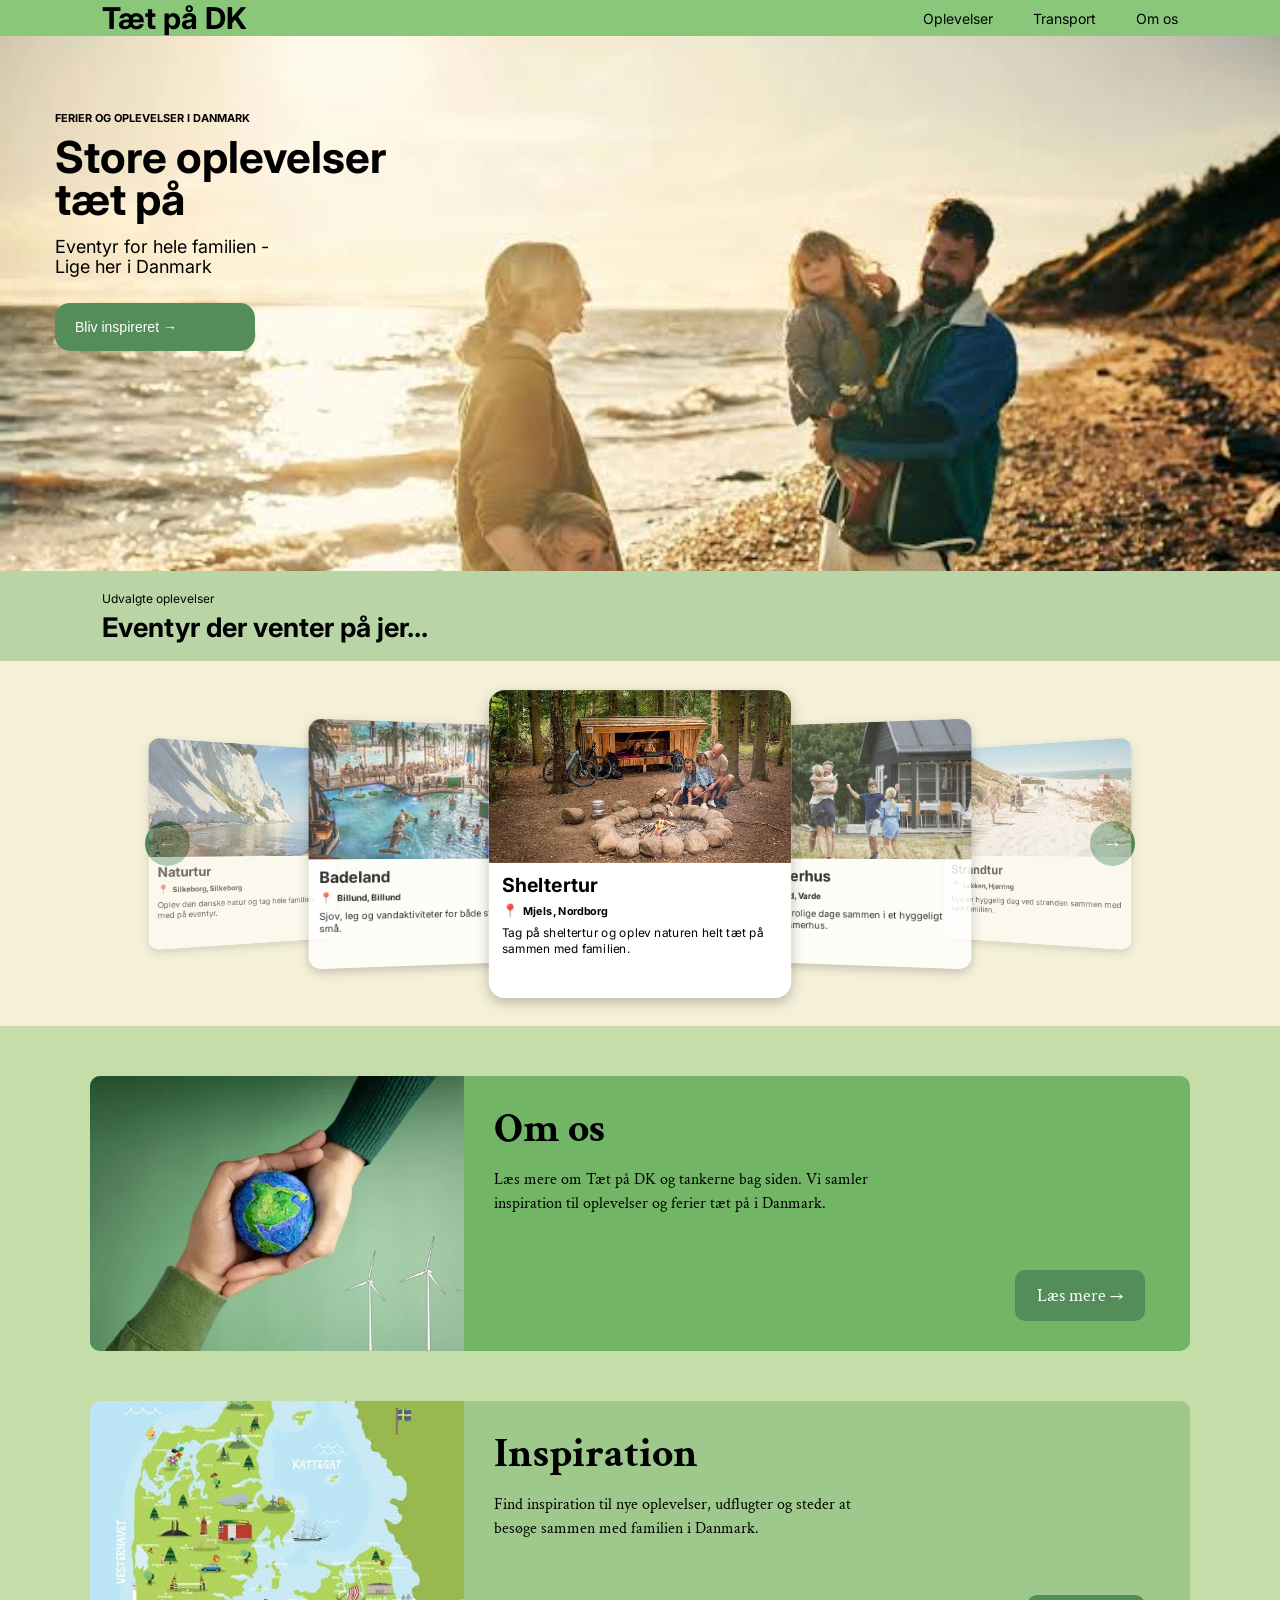
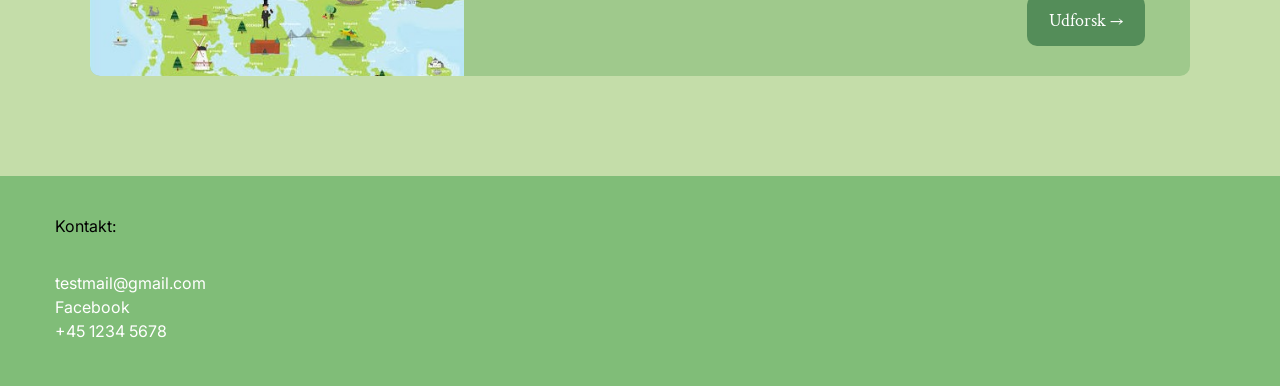
==== commit b5ae80b8: "split off style.css into destination and landingPage css" ====
--- a/index.html
+++ b/index.html
@@ -4,7 +4,7 @@
     <meta charset="UTF-8">
     <meta name="viewport" content="width=device-width, initial-scale=1.0">
     <title>Tæt på DK</title>
-    <link rel="stylesheet" href="./css/style.css">
+    <link rel="stylesheet" href="./css/landingPage.css">
 </head>
 <body>
     <header class="navigation">
--- a/css/landingPage.css
+++ b/css/landingPage.css
@@ -0,0 +1,299 @@
+@import url('https://fonts.googleapis.com/css2?family=Crimson+Text:wght@400;600;700&family=Inter:wght@400;500;600;700&display=swap');
+
+* {
+    box-sizing: border-box;
+    margin: 0;
+    padding: 0;
+}
+
+body {
+    background-color: #f5f1d9;
+    font-family: "Inter", sans-serif;
+}
+
+.navigation {
+    padding: 0 8%;
+    display: flex;
+    align-items: center;
+    justify-content: space-between;
+    background-color: #8bc77b;
+}
+
+.navigation h1 {
+    font-size: 30px;
+}
+
+.navigation nav {
+    display: flex;
+    gap: 40px;
+}
+
+.navigation nav a {
+    color: black;
+    text-decoration: none;
+    font-size: 14px;
+}
+
+.mainImg {
+    height: 535px;
+    position: relative;
+    overflow: hidden;
+    background-color: #f5f1d9;
+}
+
+.mainImg img {
+    width: 100%;
+    height: 100%;
+    object-fit: cover;
+    transform: scaleX(-1);
+}
+
+.mainText {
+    position: absolute;
+    top: 75px;
+    left: 55px;
+}
+
+.mainText p {
+    margin-bottom: 12px;
+    font-size: 11px;
+    font-weight: bold;
+}
+
+.mainText h2 {
+    margin-bottom: 16px;
+    font-size: 44px;
+    line-height: 0.95;
+}
+
+.mainText h3 {
+    margin-bottom: 25px;
+    font-size: 18px;
+    font-weight: normal;
+    line-height: 1.15;
+}
+
+.mainText button {
+    width: 200px;
+    padding: 16px 20px;
+    border: none;
+    border-radius: 15px;
+    background-color: #548d59;
+    color: white;
+    text-align: left;
+    font-size: 14px;
+    cursor: pointer;
+}
+
+.experiences {
+    min-height: 455px;
+    background-color: #f5f1d9;
+}
+
+.experiencesHeader {
+    height: 90px;
+    padding: 20px 8%;
+    background-color: #b9d5a6;
+}
+
+.experiencesHeader p {
+    margin-bottom: 5px;
+    font-size: 12px;
+}
+
+.experiencesHeader h2 {
+    font-size: 27px;
+}
+
+.carousel {
+    height: 365px;
+    display: flex;
+    align-items: center;
+    justify-content: center;
+    gap: 25px;
+    overflow: hidden;
+}
+
+.cards {
+    position: relative;
+    width: 850px;
+    height: 340px;
+}
+
+.card {
+    position: absolute;
+    top: 50%;
+    left: 50%;
+    width: 280px;
+    height: 285px;
+    overflow: hidden;
+    border-radius: 15px;
+    background-color: white;
+    box-shadow: 0 4px 12px rgba(0, 0, 0, 0.25);
+    transition: transform 0.4s ease, opacity 0.4s ease;
+}
+
+.card img {
+    width: 100%;
+    height: 160px;
+    display: block;
+    object-fit: cover;
+}
+
+.cardText {
+    height: 125px;
+    padding: 10px 12px;
+    background-color: white;
+}
+
+.cardText h3 {
+    margin-bottom: 5px;
+    font-size: 18px;
+}
+
+.cardLocation {
+    display: flex;
+    align-items: center;
+    gap: 5px;
+    margin-bottom: 7px;
+}
+
+.cardLocation span {
+    font-size: 12px;
+}
+
+.cardLocation p {
+    font-size: 10px;
+    font-weight: bold;
+}
+
+.cardDescription {
+    font-size: 11px;
+    line-height: 1.3;
+}
+
+.position1 {
+    z-index: 1;
+    opacity: 0.55;
+    transform: translate(-190%, -50%) scale(0.7) perspective(700px) rotateY(18deg);
+}
+
+.position2 {
+    z-index: 2;
+    opacity: 0.8;
+    transform: translate(-125%, -50%) scale(0.85) perspective(700px) rotateY(10deg);
+}
+
+.position3 {
+    z-index: 3;
+    opacity: 1;
+    transform: translate(-50%, -50%) scale(1.08);
+}
+
+.position4 {
+    z-index: 2;
+    opacity: 0.8;
+    transform: translate(25%, -50%) scale(0.85) perspective(700px) rotateY(-10deg);
+}
+
+.position5 {
+    z-index: 1;
+    opacity: 0.55;
+    transform: translate(90%, -50%) scale(0.7) perspective(700px) rotateY(-18deg);
+}
+
+.carouselButton {
+    width: 45px;
+    height: 45px;
+    flex-shrink: 0;
+    border: none;
+    border-radius: 50%;
+    background-color: #548d59;
+    color: white;
+    font-size: 20px;
+    cursor: pointer;
+}
+
+.information {
+    padding: 50px;
+    background-color: #c4dda9;
+}
+
+.about,
+.inspiration {
+    max-width: 1100px;
+    height: 275px;
+    margin: 0 auto 50px;
+    border-radius: 10px;
+    position: relative;
+    display: flex;
+    align-items: stretch;
+    overflow: hidden;
+    font-family: "Crimson Text", serif;
+}
+
+.about {
+    background-color: #72b566;
+}
+
+.inspiration {
+    background-color: #9fc98c;
+}
+
+.about img,
+.inspiration img {
+    width: 34%;
+    height: 100%;
+    object-fit: cover;
+}
+
+.informationText {
+    padding: 25px 30px;
+}
+
+.informationText h2 {
+    margin-bottom: 12px;
+    font-size: 42px;
+}
+
+.informationText p {
+    max-width: 390px;
+    font-size: 16px;
+    line-height: 1.5;
+}
+
+.informationButton {
+    position: absolute;
+    right: 45px;
+    bottom: 30px;
+    padding: 14px 22px;
+    border-radius: 10px;
+    background-color: #548d59;
+    color: white;
+    text-decoration: none;
+    font-size: 18px;
+}
+
+.footer {
+    height: 210px;
+    padding: 40px 55px;
+    background-color: #80bd78;
+}
+
+.footer > p {
+    margin-bottom: 35px;
+    font-size: 16px;
+}
+
+.contactLinks {
+    display: flex;
+    flex-direction: column;
+}
+
+.contactLinks a {
+    width: fit-content;
+    color: white;
+    text-decoration: none;
+    font-size: 16px;
+    line-height: 1.5;
+}
